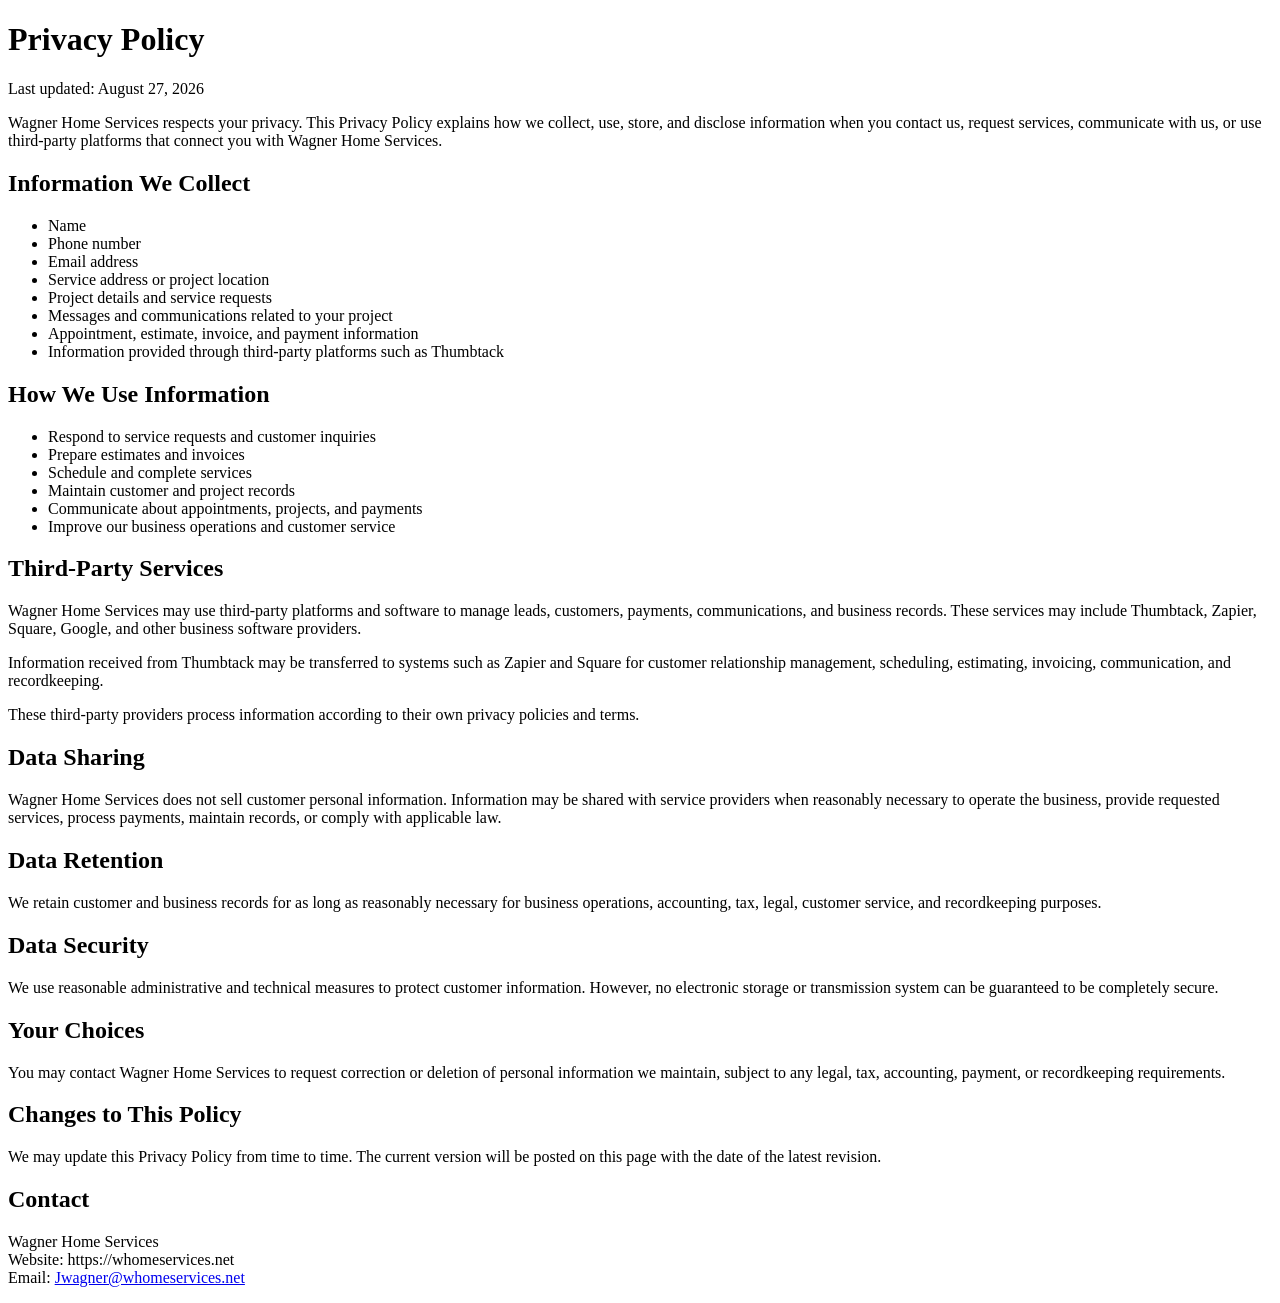
==== privacy.html @ 5f5f9681 "Add files via upload" ====
<!DOCTYPE html>
<html lang="en">
<head>
  <meta charset="UTF-8">
  <meta name="viewport" content="width=device-width, initial-scale=1.0">
  <title>Privacy Policy | Wagner Home Services</title>
</head>
<body>
  <main>
    <h1>Privacy Policy</h1>
    <p>Last updated: August 27, 2026</p>

    <p>Wagner Home Services respects your privacy. This Privacy Policy explains how we collect, use, store, and disclose information when you contact us, request services, communicate with us, or use third-party platforms that connect you with Wagner Home Services.</p>

    <h2>Information We Collect</h2>
    <ul>
      <li>Name</li>
      <li>Phone number</li>
      <li>Email address</li>
      <li>Service address or project location</li>
      <li>Project details and service requests</li>
      <li>Messages and communications related to your project</li>
      <li>Appointment, estimate, invoice, and payment information</li>
      <li>Information provided through third-party platforms such as Thumbtack</li>
    </ul>

    <h2>How We Use Information</h2>
    <ul>
      <li>Respond to service requests and customer inquiries</li>
      <li>Prepare estimates and invoices</li>
      <li>Schedule and complete services</li>
      <li>Maintain customer and project records</li>
      <li>Communicate about appointments, projects, and payments</li>
      <li>Improve our business operations and customer service</li>
    </ul>

    <h2>Third-Party Services</h2>
    <p>Wagner Home Services may use third-party platforms and software to manage leads, customers, payments, communications, and business records. These services may include Thumbtack, Zapier, Square, Google, and other business software providers.</p>
    <p>Information received from Thumbtack may be transferred to systems such as Zapier and Square for customer relationship management, scheduling, estimating, invoicing, communication, and recordkeeping.</p>
    <p>These third-party providers process information according to their own privacy policies and terms.</p>

    <h2>Data Sharing</h2>
    <p>Wagner Home Services does not sell customer personal information. Information may be shared with service providers when reasonably necessary to operate the business, provide requested services, process payments, maintain records, or comply with applicable law.</p>

    <h2>Data Retention</h2>
    <p>We retain customer and business records for as long as reasonably necessary for business operations, accounting, tax, legal, customer service, and recordkeeping purposes.</p>

    <h2>Data Security</h2>
    <p>We use reasonable administrative and technical measures to protect customer information. However, no electronic storage or transmission system can be guaranteed to be completely secure.</p>

    <h2>Your Choices</h2>
    <p>You may contact Wagner Home Services to request correction or deletion of personal information we maintain, subject to any legal, tax, accounting, payment, or recordkeeping requirements.</p>

    <h2>Changes to This Policy</h2>
    <p>We may update this Privacy Policy from time to time. The current version will be posted on this page with the date of the latest revision.</p>

    <h2>Contact</h2>
    <p>Wagner Home Services<br>
    Website: https://whomeservices.net<br>
    Email: <a href="mailto:Jwagner@whomeservices.net">Jwagner@whomeservices.net</a></p>
  </main>
</body>
</html>
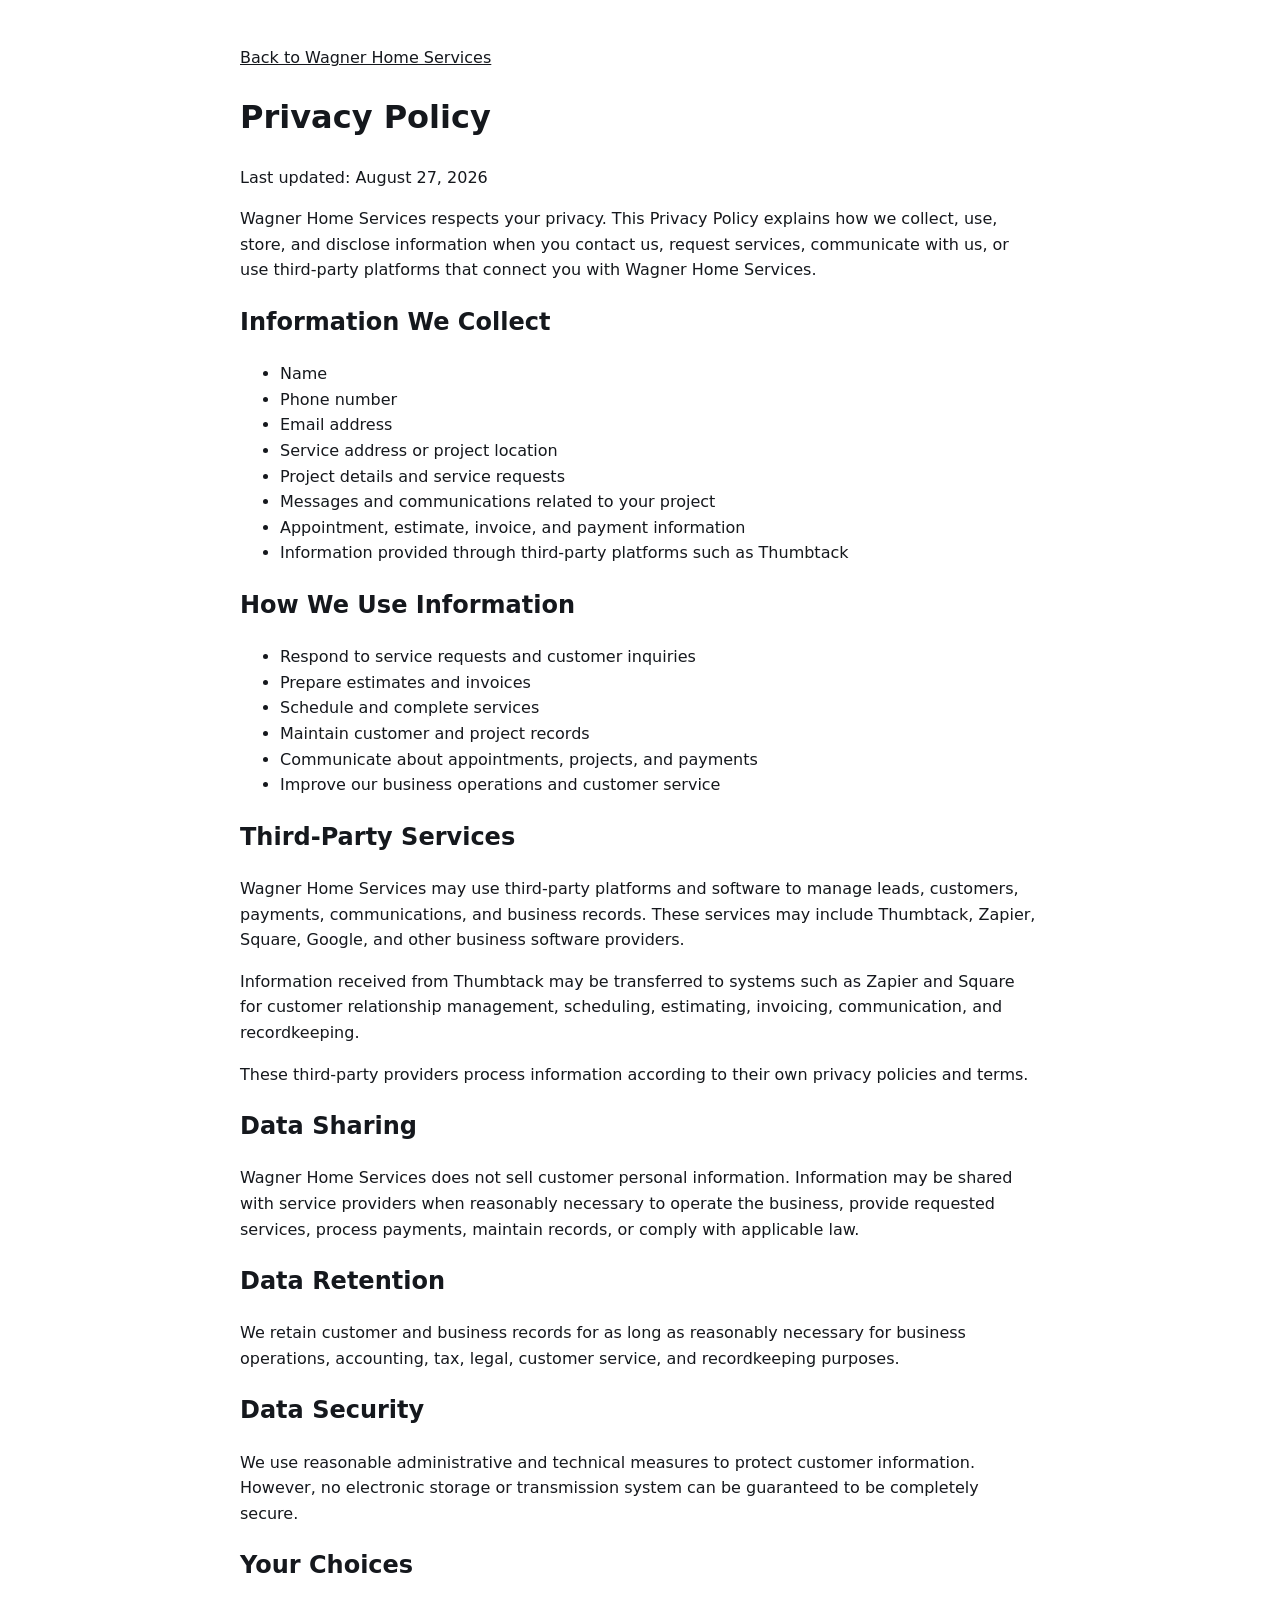
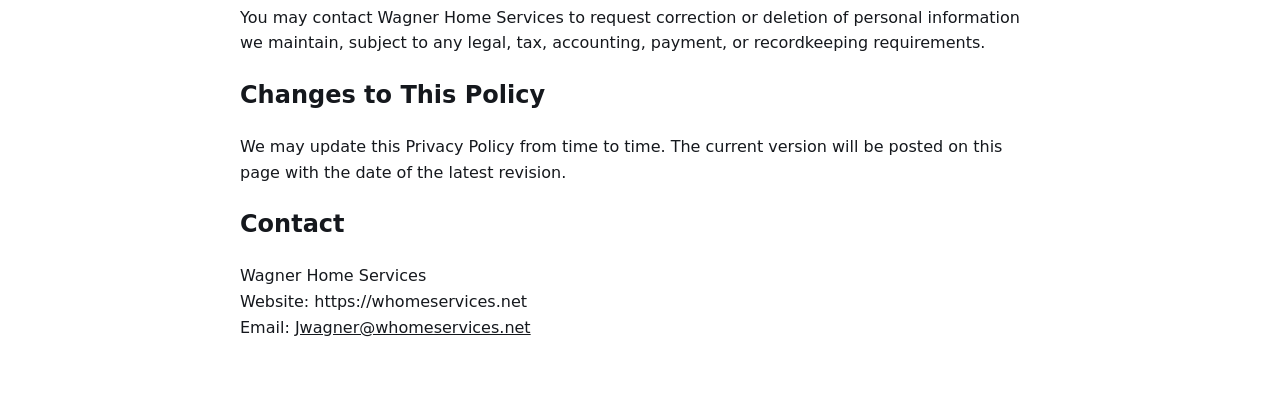
==== commit aec4e369: "Improve local search visibility, service information and image loading" ====
--- a/privacy.html
+++ b/privacy.html
@@ -3,10 +3,16 @@
 <head>
   <meta charset="UTF-8">
   <meta name="viewport" content="width=device-width, initial-scale=1.0">
-  <title>Privacy Policy | Wagner Home Services</title>
-</head>
+  
+<title>Privacy Policy | Wagner Home Services</title>
+ <meta name="description" content="How Wagner Home Services collects and uses information when you request estimates, schedule services or contact the business.">
+ <link rel="canonical" href="https://whomeservices.net/privacy.html">
+ <meta property="og:title" content="Privacy Policy | Wagner Home Services"><meta property="og:description" content="How Wagner Home Services collects and uses information when you request estimates, schedule services or contact the business.">
+ <meta property="og:type" content="website"><meta property="og:url" content="https://whomeservices.net/privacy.html"><meta property="og:site_name" content="Wagner Home Services">
+ <meta property="og:locale" content="en_US"><meta property="og:image" content="https://whomeservices.net/image/projects/brook_bookcase.webp"><meta property="og:image:alt" content="IKEA bookcase wall with custom trim by Wagner Home Services">
+ <meta name="twitter:card" content="summary_large_image"><link rel="icon" href="image/logo.webp" type="image/webp"><link rel="stylesheet" href="style.css"></head>
 <body>
-  <main>
+  <main class="container narrow legal-content"><a href="index.html">Back to Wagner Home Services</a>
     <h1>Privacy Policy</h1>
     <p>Last updated: August 27, 2026</p>
 
--- a/style.css
+++ b/style.css
@@ -0,0 +1,6 @@
+:root{--orange:#f26a21;--orange-dark:#c94b0a;--ink:#15181d;--muted:#5f6671;--soft:#f5f6f8;--line:#dfe3e8;--white:#fff;--dark:#171a20;--shadow:0 18px 45px rgba(20,24,30,.12)}*{box-sizing:border-box}html{scroll-behavior:smooth}body{margin:0;font-family:Inter,system-ui,sans-serif;color:var(--ink);background:#fff;line-height:1.6}img{max-width:100%;display:block}a{color:inherit}.container{width:min(1160px,calc(100% - 40px));margin:auto}.narrow{max-width:800px}.center{text-align:center}.announcement{padding:10px 20px;text-align:center;background:var(--orange);color:#fff;font-size:.92rem}.announcement strong{font-weight:800}.site-header{position:sticky;top:0;z-index:20;background:rgba(255,255,255,.96);backdrop-filter:blur(10px);border-bottom:1px solid var(--line)}.nav-wrap{height:78px;display:flex;align-items:center;justify-content:space-between;gap:28px}.brand img{width:145px;max-height:60px;object-fit:contain}.site-nav{display:flex;align-items:center;gap:26px}.site-nav a{text-decoration:none;font-weight:650;font-size:.95rem}.site-nav a:hover{color:var(--orange-dark)}.nav-cta{background:var(--orange);color:#fff!important;padding:11px 17px;border-radius:9px}.menu-button{display:none;border:1px solid var(--line);background:#fff;border-radius:8px;padding:9px 13px;font-weight:700}.hero{padding:84px 0;background:linear-gradient(135deg,#fff 0%,#fff7f2 65%,#f3f4f6 100%)}.hero-grid{display:grid;grid-template-columns:1.15fr .85fr;gap:58px;align-items:center}.hero h1,.hero-compact h1{font-size:clamp(2.7rem,5vw,5rem);line-height:1.02;letter-spacing:-.055em;margin:15px 0 22px}.hero-compact{padding:72px 0}.hero-compact h1{font-size:clamp(2.5rem,4vw,4rem)}.eyebrow{display:inline-block;color:var(--orange-dark);font-weight:800;text-transform:uppercase;letter-spacing:.13em;font-size:.77rem}.lead{font-size:1.18rem;color:var(--muted);max-width:720px}.button-row{display:flex;gap:12px;flex-wrap:wrap;margin-top:28px}.button{display:inline-flex;justify-content:center;align-items:center;min-height:48px;padding:0 20px;border-radius:9px;text-decoration:none;font-weight:800;border:1px solid transparent;cursor:pointer;font:inherit}.button-primary{background:var(--orange);color:#fff}.button-primary:hover{background:var(--orange-dark)}.button-light,.button-outline{background:#fff;border-color:#cfd4da;color:var(--ink)}.full{width:100%}.trust-row{display:flex;gap:22px;flex-wrap:wrap;margin-top:28px;color:#3c434d;font-weight:700;font-size:.92rem}.trust-row span:before{content:'✓';color:var(--orange);margin-right:7px}.hero-card{background:#fff;border:1px solid var(--line);border-radius:18px;overflow:hidden;box-shadow:var(--shadow)}.hero-card img{width:100%;height:340px;object-fit:cover}.hero-card div{padding:24px}.hero-card strong{font-size:1.15rem}.hero-card p{margin:7px 0 0;color:var(--muted)}.quick-facts{background:var(--dark);color:#fff}.facts-grid{display:grid;grid-template-columns:repeat(4,1fr)}.facts-grid article{padding:26px;border-right:1px solid rgba(255,255,255,.12);display:flex;flex-direction:column}.facts-grid strong{font-size:1.5rem}.facts-grid span{color:#c7cbd1;font-size:.86rem}.section{padding:86px 0}.section-soft{background:var(--soft)}.section-accent{background:#fff2e9}.section-heading{max-width:760px;margin-bottom:38px}.section-heading.center{margin-left:auto;margin-right:auto}.section-heading h2{font-size:clamp(2rem,4vw,3.3rem);line-height:1.08;letter-spacing:-.04em;margin:10px 0}.section-heading p{color:var(--muted);font-size:1.05rem}.service-grid{display:grid;grid-template-columns:repeat(3,1fr);gap:18px}.service-grid article{padding:28px;border:1px solid var(--line);border-radius:15px;background:#fff;transition:.2s}.service-grid article:hover{transform:translateY(-3px);box-shadow:var(--shadow)}.service-icon{font-weight:800;color:var(--orange);font-size:.85rem}.service-grid h3{margin:14px 0 8px}.service-grid p{margin:0;color:var(--muted)}.hours-card{margin-top:24px;padding:22px 26px;border-left:5px solid var(--orange);background:#22262d;color:#fff;border-radius:12px}.hours-card h3,.hours-card p{margin:0}.hours-card h3{margin-bottom:5px}.filter-row{display:flex;gap:10px;flex-wrap:wrap;margin-bottom:25px}.filter{border:1px solid var(--line);background:#fff;border-radius:999px;padding:9px 16px;font-weight:700;cursor:pointer}.filter.active{background:var(--ink);color:#fff}.project-grid{display:grid;grid-template-columns:repeat(3,1fr);gap:20px}.project-card{background:#fff;border-radius:15px;overflow:hidden;border:1px solid var(--line);box-shadow:0 9px 25px rgba(20,24,30,.06)}.project-card.hidden{display:none}.project-card img{height:235px;width:100%;object-fit:cover}.project-card div{padding:21px}.project-card span{font-size:.75rem;text-transform:uppercase;letter-spacing:.1em;color:var(--orange-dark);font-weight:800}.project-card h3{margin:7px 0}.project-card p{color:var(--muted);margin:0}.review-carousel{position:relative;display:grid;grid-template-columns:48px minmax(0,1fr) 48px;align-items:center;gap:14px;max-width:820px;margin:0 auto}.review-window{overflow:hidden}.review-track{display:flex;transition:transform .45s ease}.review-slide{min-width:100%;margin:0;padding:20px;display:flex;justify-content:center}.review-slide img{max-height:390px;width:auto;object-fit:contain;border-radius:14px;box-shadow:var(--shadow)}.review-arrow{border:1px solid var(--line);background:#fff;width:45px;height:45px;border-radius:50%;font-size:2rem;line-height:1;cursor:pointer}.review-dots{grid-column:1/-1;display:flex;justify-content:center;gap:6px;flex-wrap:wrap}.review-dot{width:8px;height:8px;border:0;border-radius:50%;background:#c9ced5;padding:0;cursor:pointer}.review-dot.active{background:var(--orange);transform:scale(1.25)}.review-counter{grid-column:1/-1;text-align:center;color:var(--muted);margin:2px 0 0}.review-links{margin-top:22px}.form-layout{display:grid;grid-template-columns:1.05fr .95fr;gap:56px;align-items:start}.form-layout.reverse .form-card{order:0}.form-card{background:#fff;padding:30px;border:1px solid var(--line);border-radius:16px;box-shadow:var(--shadow)}.form-grid{display:grid;grid-template-columns:1fr 1fr;gap:16px}label{display:flex;flex-direction:column;gap:6px;font-weight:700;font-size:.9rem;margin-bottom:16px}input,select,textarea{width:100%;border:1px solid #cfd4da;border-radius:8px;padding:12px 13px;font:inherit;background:#fff}textarea{resize:vertical}.honeypot{position:absolute!important;left:-9999px!important}.form-status{min-height:24px;margin-bottom:0;font-weight:600}.policy-card,.contact-card{padding:22px;border:1px solid rgba(242,106,33,.35);background:#fff;border-radius:12px;margin-top:20px}.policy-card h3,.contact-card h3{margin-top:0}.contact-card a{display:block;font-size:1.1rem;font-weight:800;color:var(--orange-dark);margin:6px 0}.narrow details{border-top:1px solid var(--line);padding:18px 0}.narrow details:last-child{border-bottom:1px solid var(--line)}summary{font-weight:800;cursor:pointer}.updates-grid{display:grid;grid-template-columns:repeat(2,1fr);gap:20px}.update-card{padding:28px;border:1px solid var(--line);border-radius:15px;background:#fff}.update-featured{grid-column:1/-1;background:#fff7f2;border-color:#ffc9a8}.update-date{font-size:.75rem;text-transform:uppercase;letter-spacing:.1em;color:var(--orange-dark);font-weight:800}.update-card h2{margin:8px 0}.site-footer{background:#171a20;color:#fff;padding:58px 0 22px}.footer-grid{display:grid;grid-template-columns:1.4fr 1fr 1fr;gap:42px}.footer-grid img{width:150px;filter:brightness(0) invert(1)}.footer-grid p{color:#b7bdc6}.footer-grid h3{font-size:1rem}.footer-grid a{display:block;text-decoration:none;color:#d5d9de;margin:8px 0}.copyright{border-top:1px solid rgba(255,255,255,.12);padding-top:20px;margin-top:35px;color:#aab0b9;font-size:.86rem}
+@media(max-width:850px){.menu-button{display:block}.site-nav{display:none;position:absolute;left:20px;right:20px;top:70px;background:#fff;border:1px solid var(--line);border-radius:12px;padding:16px;box-shadow:var(--shadow);flex-direction:column;align-items:stretch}.site-nav.open{display:flex}.hero-grid,.form-layout{grid-template-columns:1fr}.hero-card img{height:280px}.facts-grid{grid-template-columns:1fr 1fr}.service-grid,.project-grid{grid-template-columns:1fr 1fr}.footer-grid{grid-template-columns:1fr 1fr}.updates-grid{grid-template-columns:1fr}.update-featured{grid-column:auto}}
+@media(max-width:580px){.container{width:min(100% - 26px,1160px)}.hero,.section{padding:62px 0}.hero h1{font-size:2.8rem}.button-row .button{width:100%}.trust-row{gap:10px;flex-direction:column}.facts-grid,.service-grid,.project-grid,.form-grid,.footer-grid{grid-template-columns:1fr}.facts-grid article{border-right:0;border-bottom:1px solid rgba(255,255,255,.12)}.review-carousel{grid-template-columns:38px minmax(0,1fr) 38px;gap:5px}.review-arrow{width:36px;height:36px}.review-slide{padding:8px}.form-card{padding:21px}.nav-wrap{height:68px}.brand img{width:125px}}
+
+/* Service information and accessible navigation */
+.skip-link{position:fixed;top:-100px;left:16px;padding:12px 20px;background:#fff;color:#15181d;z-index:100;border:2px solid #c94b0a}.skip-link:focus{top:12px}:focus-visible{outline:3px solid #c94b0a;outline-offset:4px}section[id]{scroll-margin-top:100px}.service-links{display:flex;flex-wrap:wrap;gap:12px;margin:24px 0}.service-links a{padding:10px 15px;background:#fff;border:1px solid var(--line);border-radius:8px;font-weight:700}.service-content h2{line-height:1.25;margin-top:38px}.service-photo{margin:0 0 36px}.service-photo img{width:100%;height:auto;max-height:480px;object-fit:contain;background:var(--soft);border-radius:14px}.service-photo figcaption{font-size:.85rem;color:var(--muted);margin-top:8px}.breadcrumbs{font-size:.9rem;margin-bottom:22px;color:var(--muted)}.legal-content{padding-top:45px;padding-bottom:60px}.brand img,.footer-grid img{height:auto}.review-slide img{height:auto}.service-grid h3 a{text-decoration-thickness:1px;text-underline-offset:4px}@media(prefers-reduced-motion:reduce){html{scroll-behavior:auto}.review-track,.service-grid article{transition:none}}
